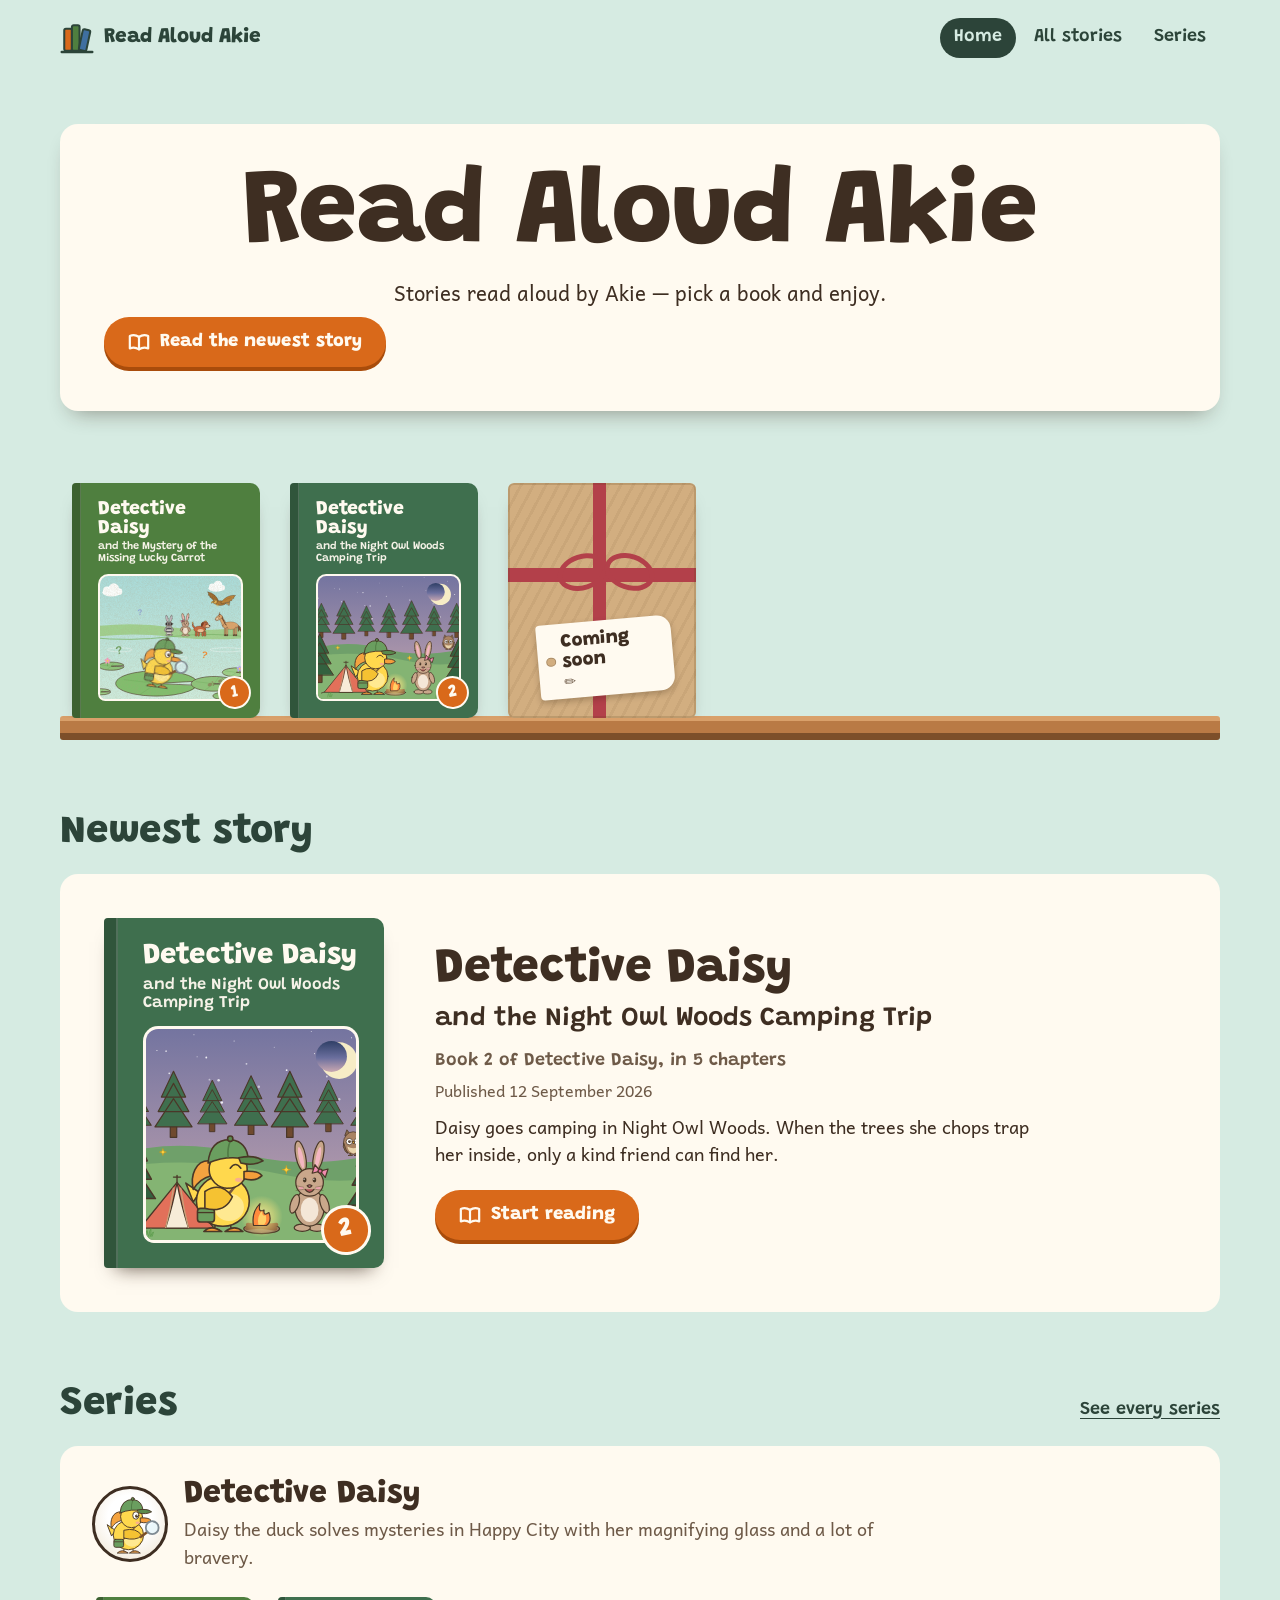
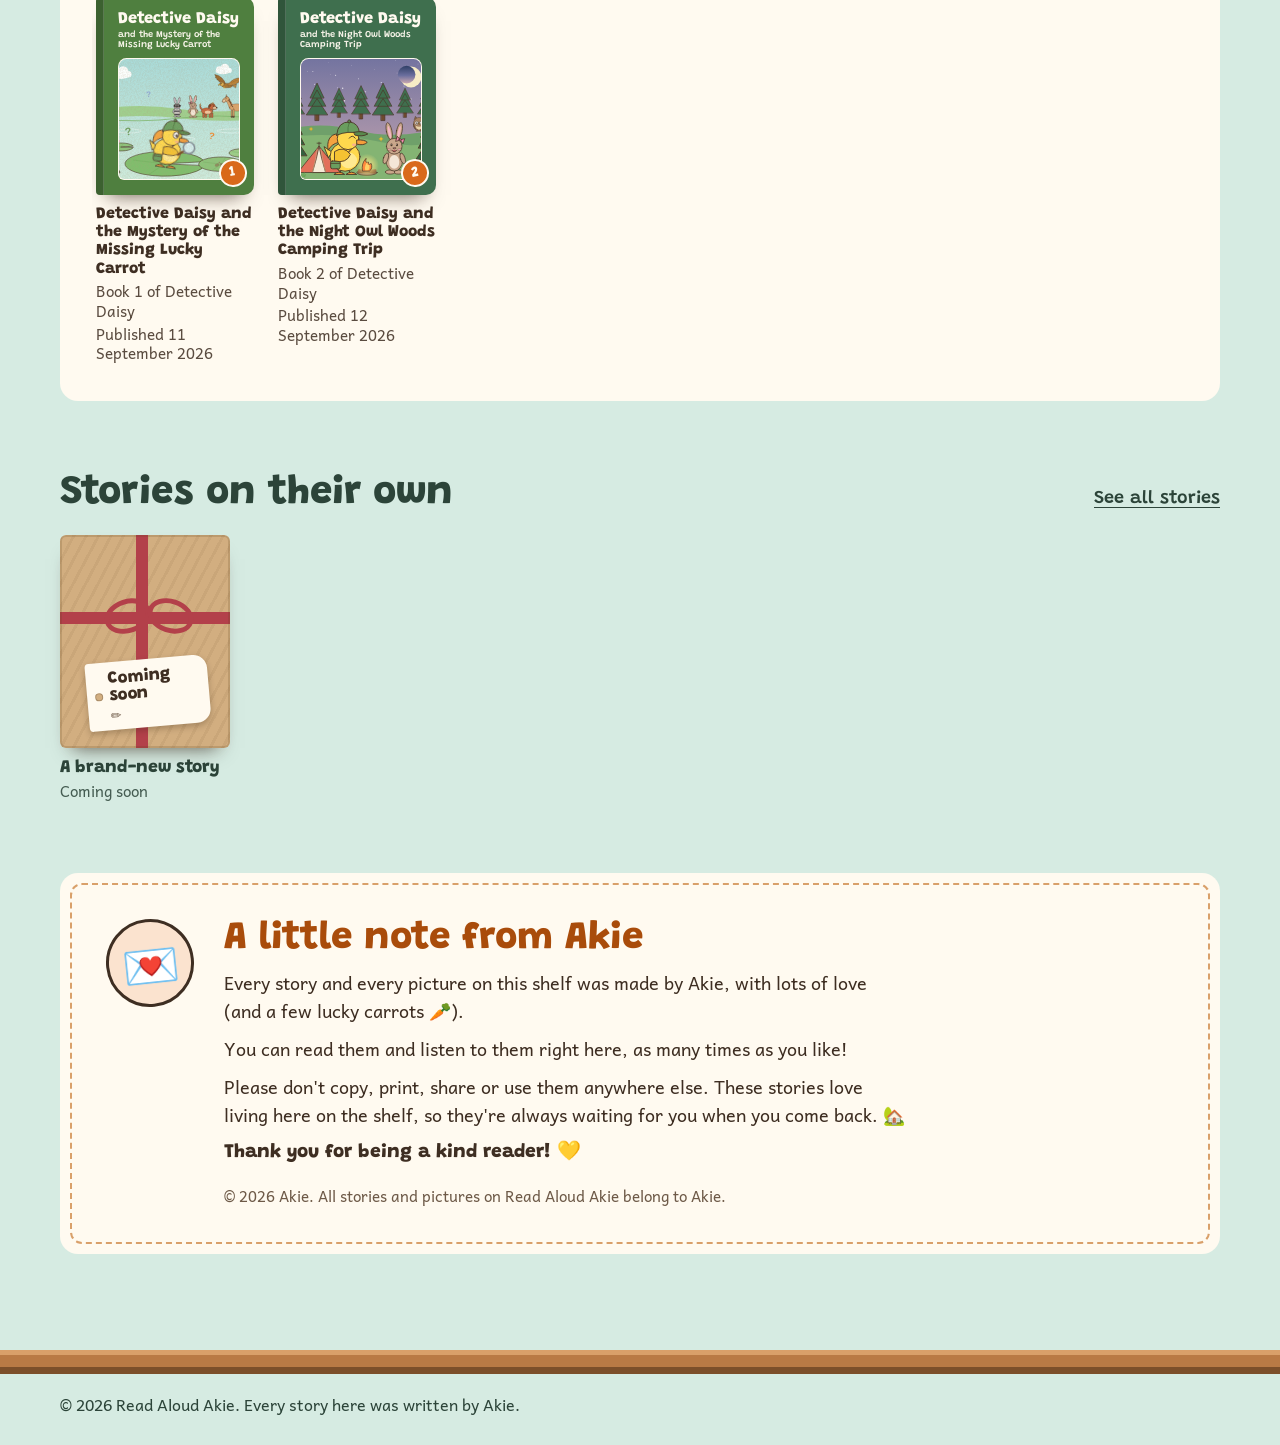
==== index.html @ 479fcc3c "Version the asset links so updates reach readers (see .genAiDoc/development-style.md) Browsers keep " ====
<!doctype html>
<html lang="en" data-root="./">
<head>
<meta charset="utf-8">
<meta name="viewport" content="width=device-width, initial-scale=1">
<meta name="robots" content="noindex, nofollow">
<link rel="icon" href="data:image/svg+xml,<svg xmlns=%22http://www.w3.org/2000/svg%22 viewBox=%220 0 100 100%22><text y=%22.9em%22 font-size=%2290%22>📚</text></svg>">
<link rel="preconnect" href="https://fonts.googleapis.com">
<link rel="preconnect" href="https://fonts.gstatic.com" crossorigin>
<link href="https://fonts.googleapis.com/css2?family=Andika:wght@400;700&family=Grandstander:wght@600;800&display=swap" rel="stylesheet">
<title>Read Aloud Akie</title>
<link rel="stylesheet" href="./assets/site.css?v=2026-09-12">
</head>
<body data-page="home">
<header data-site-header></header>
<main id="main"></main>
<footer data-site-footer></footer>
<script src="./assets/library.js?v=2026-09-12"></script>
<script src="./assets/site.js?v=2026-09-12"></script>
</body>
</html>
---- assets/site.css ----
:root {
  --wall: #d6ebe2;
  --wall-deep: #c3e0d3;
  --ink: #3e2e22;
  --ink-soft: #6e5a48;
  --on-wall: #2c4439;
  --paper: #fffaf0;
  --wood: #b97a45;
  --wood-light: #d9a06a;
  --wood-dark: #7c4f2a;
  --carrot: #d9691a;
  --carrot-deep: #a94c0b;
  --kraft: #d2ae80;
  --twine: #b3404a;
  --focus: #2a6fb5;
  --display: "Grandstander", "Comic Sans MS", "Chalkboard SE", system-ui, sans-serif;
  --body: "Andika", "Trebuchet MS", "Segoe UI", system-ui, sans-serif;
  --page: min(1160px, 92vw);
  color-scheme: light;
}
@media (prefers-color-scheme: dark) {
  :root:not([data-theme="light"]) {
    --wall: #15302b; --wall-deep: #1c3c35; --on-wall: #dcefe6;
    --ink-soft: #6e5a48; --wood: #8e5a31; --wood-light: #a86d3f; --wood-dark: #55341b;
    --focus: #8cc6ff; color-scheme: dark;
  }
}
:root[data-theme="dark"] {
  --wall: #15302b; --wall-deep: #1c3c35; --on-wall: #dcefe6;
  --wood: #8e5a31; --wood-light: #a86d3f; --wood-dark: #55341b;
  --focus: #8cc6ff; color-scheme: dark;
}

* { box-sizing: border-box; }
html { -webkit-text-size-adjust: 100%; }
body {
  margin: 0; min-height: 100svh; display: flex; flex-direction: column;
  background: var(--wall); color: var(--on-wall);
  font-family: var(--body); font-size: 1.125rem; line-height: 1.55;
}
img { max-width: 100%; display: block; }
a { color: inherit; }
:focus-visible { outline: 3px solid var(--focus); outline-offset: 3px; border-radius: 6px; }
.sr { position: absolute; width: 1px; height: 1px; overflow: hidden; clip: rect(0 0 0 0); white-space: nowrap; }
.wrap { width: var(--page); margin: 0 auto; }
main { flex: 1; }
[hidden] { display: none !important; }

/* ---------- header ---------- */
.site-head { width: var(--page); margin: 0 auto; display: flex; align-items: center; justify-content: space-between; gap: 12px 24px; padding: 18px 0; flex-wrap: wrap; }
.brand { display: inline-flex; align-items: center; gap: 10px; text-decoration: none; font-family: var(--display); font-weight: 800; font-size: 1.3rem; }
.brand svg { width: 34px; height: 34px; flex: none; }
.site-nav ul { list-style: none; display: flex; gap: 4px; margin: 0; padding: 0; }
.site-nav a { display: block; text-decoration: none; font-family: var(--display); font-weight: 600; padding: 6px 14px; border-radius: 999px; }
.site-nav a:hover { background: var(--wall-deep); }
.site-nav a[aria-current="page"] { background: var(--on-wall); color: var(--wall); }

/* ---------- type ---------- */
h1, h2, h3 { font-family: var(--display); font-weight: 800; line-height: 1.05; margin: 0; text-wrap: balance; }
.lede { max-width: 36em; margin: 0; font-size: clamp(1.1rem, 1.6vw, 1.3rem); }
.section { padding: clamp(40px, 6vw, 72px) 0 0; }
.section-head { display: flex; align-items: baseline; justify-content: space-between; gap: 16px; flex-wrap: wrap; margin-bottom: 20px; }
.section-head h2 { font-size: clamp(1.8rem, 3.4vw, 2.5rem); }
.text-link { font-family: var(--display); font-weight: 600; text-underline-offset: 4px; }

/* ---------- buttons ---------- */
.btn {
  display: inline-flex; align-items: center; gap: 10px; text-decoration: none; cursor: pointer;
  font-family: var(--display); font-weight: 800; font-size: 1.15rem; line-height: 1;
  padding: 14px 24px; border-radius: 999px; border: 0;
  background: var(--carrot); color: #fffaf0; box-shadow: 0 4px 0 var(--carrot-deep);
}
.btn:hover { background: #e47624; }
.btn:active { transform: translateY(3px); box-shadow: 0 1px 0 var(--carrot-deep); }
.btn svg { width: 22px; height: 22px; flex: none; }
.btn.quiet { background: var(--paper); color: var(--ink); box-shadow: 0 4px 0 rgba(62,46,34,.35); }

/* ---------- hero + shelf ---------- */
.hero { width: 100%; margin: 0 auto; padding: clamp(18px, 4vw, 48px) 0 0; display: grid; gap: 18px; }
.hero h1 { font-size: clamp(3rem, 9vw, 6.6rem); letter-spacing: -.01em; line-height: .92; }

.hero-card { background: var(--paper); color: var(--ink); border-radius: 18px; padding: clamp(20px, 4vw, 44px); box-shadow: 0 12px 22px -12px rgba(40,22,8,.45); text-align: center; }
.hero-card .lede { margin: 12px auto 0; }
.hero .actions { display: flex; flex-wrap: wrap; gap: 14px; margin-top: 8px; }

.shelf { width: var(--page); margin: clamp(28px, 5vw, 56px) auto 0; }
.shelf-row {
  display: flex; align-items: flex-end; gap: clamp(14px, 2.4vw, 30px);
  overflow-x: auto; scroll-snap-type: x proximity; padding: 16px 12px 0; margin-bottom: -2px;
  scrollbar-width: thin;
}
.shelf .shelf-row > * { flex: none; width: clamp(132px, 16vw, 188px); scroll-snap-align: start; }
.shelf-plank {
  height: 24px; border-radius: 3px;
  background: linear-gradient(var(--wood-light) 0 5px, var(--wood) 5px 17px, var(--wood-dark) 17px);
  box-shadow: 0 18px 22px -14px rgba(40, 22, 8, .55);
}
.shelf a.cover-link { transition: transform .18s ease-out; }
.shelf a.cover-link:hover, .shelf a.cover-link:focus-visible { transform: translateY(-10px); }

/* ---------- covers ---------- */
.cover-link { display: block; text-decoration: none; border-radius: 4px 10px 10px 4px; }
.cover {
  container-type: inline-size; position: relative; width: 100%; aspect-ratio: 4 / 5;
  background: var(--c, #4f7f3f); color: #fffaf0;
  border-radius: 4px 10px 10px 4px; padding: 9% 9% 9% 14%;
  display: flex; flex-direction: column; overflow: hidden;
  box-shadow: 0 12px 18px -12px rgba(40, 22, 8, .7);
}
.cover::before { content: ""; position: absolute; top: 0; bottom: 0; left: 0; width: 5.5cqi; background: rgba(0,0,0,.24); border-right: 1.2cqi solid rgba(255,255,255,.16); }
.cover-title { font-family: var(--display); font-weight: 800; font-size: 13.5cqi; line-height: .98; }
.cover-sub { display: block; margin-top: 2cqi; font-weight: 600; font-size: 7.6cqi; line-height: 1.12; opacity: .95; }
.cover-art { position: relative; flex: 1 1 auto; min-height: 0; margin-top: 6cqi; border-radius: 7cqi 7cqi 5cqi 5cqi; background: var(--paper); border: 1.6cqi solid rgba(255, 250, 240, .9); overflow: hidden; display: grid; place-items: center; }
.cover-art img { position: absolute; inset: 0; width: 100%; height: 100%; object-fit: cover; }
.cover-emoji { font-size: 34cqi; line-height: 1; }
.cover-num {
  position: absolute; right: 6cqi; bottom: 6cqi; width: 23cqi; aspect-ratio: 1; border-radius: 50%;
  display: grid; place-items: center; transform: rotate(-9deg);
  background: var(--carrot); color: #fffaf0; border: 1.8cqi solid #fffaf0;
  font-family: var(--display); font-weight: 800; font-size: 12cqi; line-height: 1;
}

/* wrapped parcel for books that are still being written */
.parcel {
  container-type: inline-size; position: relative; width: 100%; aspect-ratio: 4 / 5; border-radius: 6px;
  background:
    linear-gradient(90deg, transparent 45%, var(--twine) 45% 52%, transparent 52%),
    linear-gradient(0deg, transparent 58%, var(--twine) 58% 64%, transparent 64%),
    repeating-linear-gradient(118deg, rgba(90, 60, 25, .07) 0 3px, transparent 3px 11px),
    var(--kraft);
  box-shadow: inset 0 0 0 2px rgba(90, 60, 25, .18), 0 12px 18px -12px rgba(40, 22, 8, .7);
}
.parcel::before, .parcel::after {
  content: ""; position: absolute; top: 30%; width: 22cqi; height: 14cqi;
  border: 3cqi solid var(--twine); border-radius: 50%;
}
.parcel::before { left: 26cqi; transform: rotate(-18deg); }
.parcel::after { left: 51cqi; transform: rotate(18deg); }
.parcel-tag {
  position: absolute; left: 16%; right: 12%; bottom: 10%;
  background: var(--paper); color: var(--ink); border-radius: 4px 14px 14px 4px;
  padding: 5cqi 6cqi 5cqi 13cqi; transform: rotate(-5deg);
  font-family: var(--display); font-weight: 800; font-size: 10cqi; line-height: 1.05;
  box-shadow: 0 3px 6px rgba(40, 22, 8, .25);
}
.parcel-tag::before { content: ""; position: absolute; left: 4.5cqi; top: 50%; width: 5cqi; height: 5cqi; margin-top: -2.5cqi; border-radius: 50%; background: var(--kraft); box-shadow: inset 0 0 0 1px rgba(0,0,0,.2); }
.parcel-tag small { display: block; font-family: var(--body); font-weight: 400; font-size: 7.5cqi; color: var(--ink-soft); margin-top: 1cqi; }

/* ---------- featured story ---------- */
.feature {
  display: grid; grid-template-columns: minmax(180px, 280px) 1fr; gap: clamp(22px, 4vw, 56px); align-items: center;
  background: var(--paper); color: var(--ink); border-radius: 18px; padding: clamp(20px, 4vw, 44px);
}
.feature h2 { font-size: clamp(1.9rem, 3.8vw, 3rem); color: var(--ink); }
.feature h2 span { display: block; font-size: .55em; font-weight: 600; margin-top: .3em; line-height: 1.15; }
.feature p { margin: 0; max-width: 34em; }
.feature .from { font-family: var(--display); font-weight: 600; color: var(--ink-soft); margin: 14px 0 10px; }
.feature .from .published { display: block; margin-top: 2px; font-family: var(--body); font-weight: 400; font-size: 1rem; }
.feature .btn { margin-top: 22px; }

/* ---------- series band ---------- */
.series-list { display: grid; gap: clamp(22px, 3vw, 34px); }
.series-band { background: var(--paper); color: var(--ink); border-radius: 18px; padding: clamp(18px, 3vw, 32px); display: grid; gap: 18px; }
.series-top { display: flex; align-items: center; gap: 16px; }
.badge { flex: none; width: 76px; height: 76px; border-radius: 50%; background: radial-gradient(circle at 50% 40%, #fff 0 40%, #efe4cf 100%); border: 3px solid var(--ink); overflow: hidden; display: grid; place-items: center; }
.badge img { width: 100%; height: 100%; object-fit: contain; }
.badge .cover-emoji { font-size: 40px; }
.series-top h3 { font-size: clamp(1.5rem, 2.6vw, 2rem); }
.series-top h3 a { text-decoration: none; }
.series-top h3 a:hover { text-decoration: underline; text-underline-offset: 5px; }
.series-top p { margin: 4px 0 0; color: var(--ink-soft); max-width: 40em; }
.series-books { display: flex; gap: clamp(14px, 2vw, 24px); overflow-x: auto; padding: 8px 4px 6px; list-style: none; margin: 0; }
.series-books li { flex: none; width: clamp(118px, 14vw, 158px); }

/* ---------- tiles (grids) ---------- */
.tiles { list-style: none; margin: 0; padding: 0; display: grid; grid-template-columns: repeat(auto-fill, minmax(min(170px, 42vw), 1fr)); gap: clamp(22px, 3vw, 36px) clamp(14px, 2.4vw, 28px); }
.tile { display: grid; gap: 10px; align-content: start; }
.tile-meta strong { display: block; font-family: var(--display); font-weight: 800; font-size: 1.1rem; line-height: 1.15; }
.tile-meta span { display: block; font-size: .95rem; opacity: .85; line-height: 1.3; margin-top: 3px; }
.series-books .tile-meta strong { font-size: 1rem; }

/* ---------- filter chips ---------- */
.chips { display: flex; flex-wrap: wrap; gap: 8px; margin: 22px 0 30px; padding: 0; list-style: none; }
.chip { font: inherit; font-family: var(--display); font-weight: 600; font-size: 1rem; cursor: pointer; padding: 8px 16px; border-radius: 999px; border: 2px solid currentColor; background: transparent; color: var(--on-wall); }
.chip[aria-pressed="true"] { background: var(--on-wall); color: var(--wall); border-color: var(--on-wall); }
.empty { background: var(--paper); color: var(--ink); border-radius: 14px; padding: 22px; }

/* ---------- series page ---------- */
.series-hero { display: grid; grid-template-columns: auto 1fr; gap: clamp(18px, 3vw, 36px); align-items: center; padding: clamp(18px, 4vw, 40px) 0 0; }
.series-hero .badge { width: clamp(110px, 16vw, 170px); height: clamp(110px, 16vw, 170px); border-width: 4px; }
.series-hero .badge .cover-emoji { font-size: clamp(56px, 8vw, 90px); }
.series-hero h1 { font-size: clamp(2.6rem, 7vw, 5rem); line-height: .95; }
.series-hero .lede { margin-top: 12px; }
.series-hero .btn { margin-top: 20px; }
.book-list { list-style: none; margin: 0; padding: 0; display: grid; gap: 18px; }
.book-row { display: grid; grid-template-columns: clamp(110px, 16vw, 170px) 1fr; gap: clamp(16px, 3vw, 36px); align-items: center; background: var(--paper); color: var(--ink); border-radius: 18px; padding: clamp(16px, 2.6vw, 26px); }
.book-row h2 { font-size: clamp(1.5rem, 2.8vw, 2.1rem); }
.book-row h2 span { display: block; font-size: .6em; font-weight: 600; margin-top: .25em; line-height: 1.15; }
.book-row .num { font-family: var(--display); font-weight: 800; color: var(--carrot-deep); margin: 0 0 4px; }
.book-row p { margin: 10px 0 0; max-width: 36em; }
.book-row .published { margin-top: 6px; font-size: 1rem; color: var(--ink-soft); }
.book-row .btn { margin-top: 16px; font-size: 1.05rem; padding: 12px 20px; }
.soon-note { display: inline-block; margin-top: 14px; font-family: var(--display); font-weight: 600; color: var(--ink-soft); }
.series-index h1 { font-size: clamp(2.6rem, 7vw, 5rem); padding-top: clamp(18px, 4vw, 40px); }

/* ---------- kind note (copyright notice for children) ---------- */
.kind-note {
  position: relative; display: grid; grid-template-columns: auto 1fr; gap: clamp(14px, 3vw, 30px); align-items: start;
  background: var(--paper); color: var(--ink); border-radius: 18px; padding: clamp(26px, 4vw, 46px);
}
.kind-note::before { content: ""; position: absolute; inset: 10px; border: 2.5px dashed var(--wood-light); border-radius: 12px; pointer-events: none; }
.kind-note-icon {
  width: clamp(64px, 9vw, 88px); aspect-ratio: 1; border-radius: 50%; display: grid; place-items: center;
  background: #fbe3cf; border: 3px solid var(--ink); font-size: clamp(32px, 4.6vw, 46px); line-height: 1; transform: rotate(-6deg);
}
.kind-note h2 { font-size: clamp(1.7rem, 3.2vw, 2.4rem); color: var(--carrot-deep); }
.kind-note p { margin: 10px 0 0; max-width: 38em; }
.kind-note .kind-note-thanks { font-family: var(--display); font-weight: 800; font-size: 1.2rem; }
.kind-note .fine { margin-top: 16px; font-size: .95rem; color: var(--ink-soft); }

/* ---------- footer ---------- */
.site-foot { margin-top: clamp(56px, 8vw, 96px); }
.site-foot .shelf-plank { border-radius: 0; }
.site-foot p { width: var(--page); margin: 0 auto; padding: 18px 0 28px; font-size: 1rem; }

@media (max-width: 720px) {
  .site-head { padding: 12px 0; }
  .site-nav { width: 100%; }
  .site-nav ul { justify-content: space-between; }
  .site-nav a { padding: 6px 12px; }
  .feature { grid-template-columns: 1fr; }
  .feature .cover-link { width: min(240px, 70%); }
  .series-hero { grid-template-columns: 1fr; }
  .book-row { grid-template-columns: 104px 1fr; align-items: start; }
  .kind-note { grid-template-columns: 1fr; }
}
@media (prefers-reduced-motion: reduce) {
  * { transition: none !important; }
}
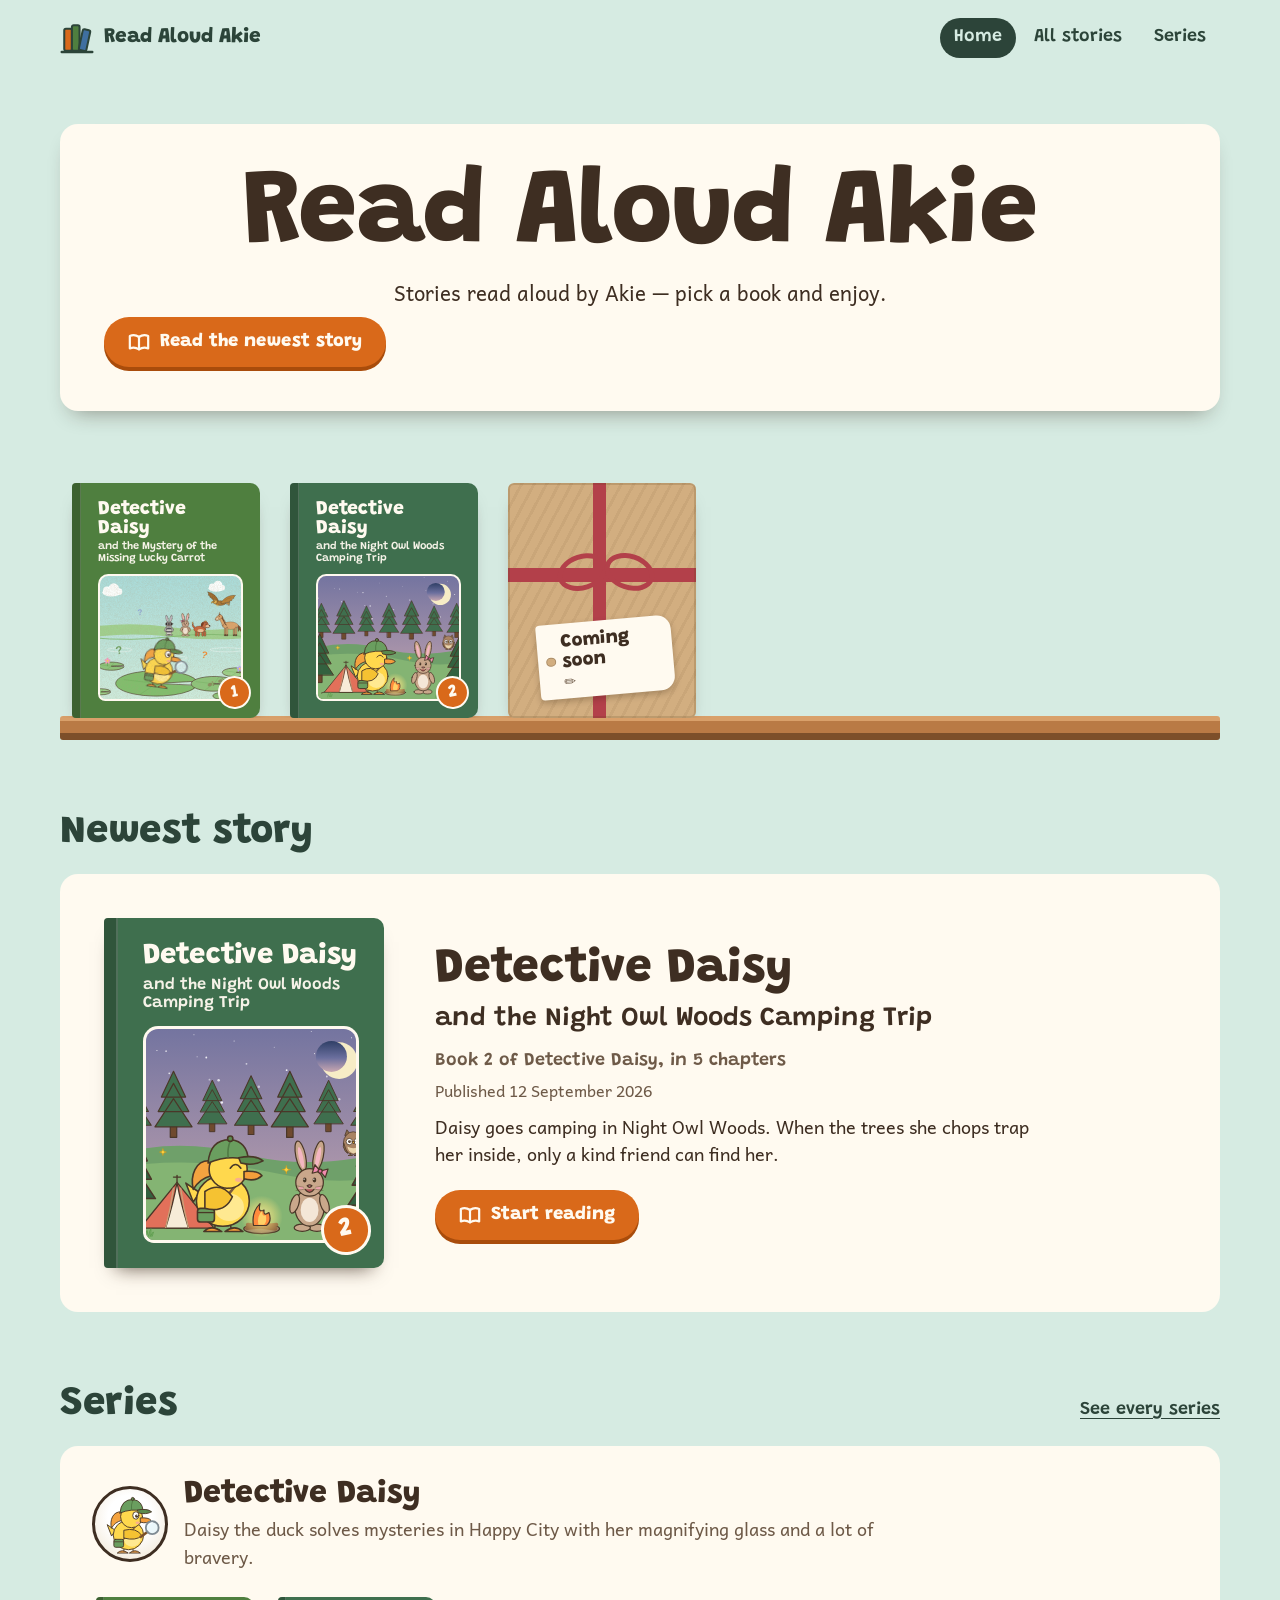
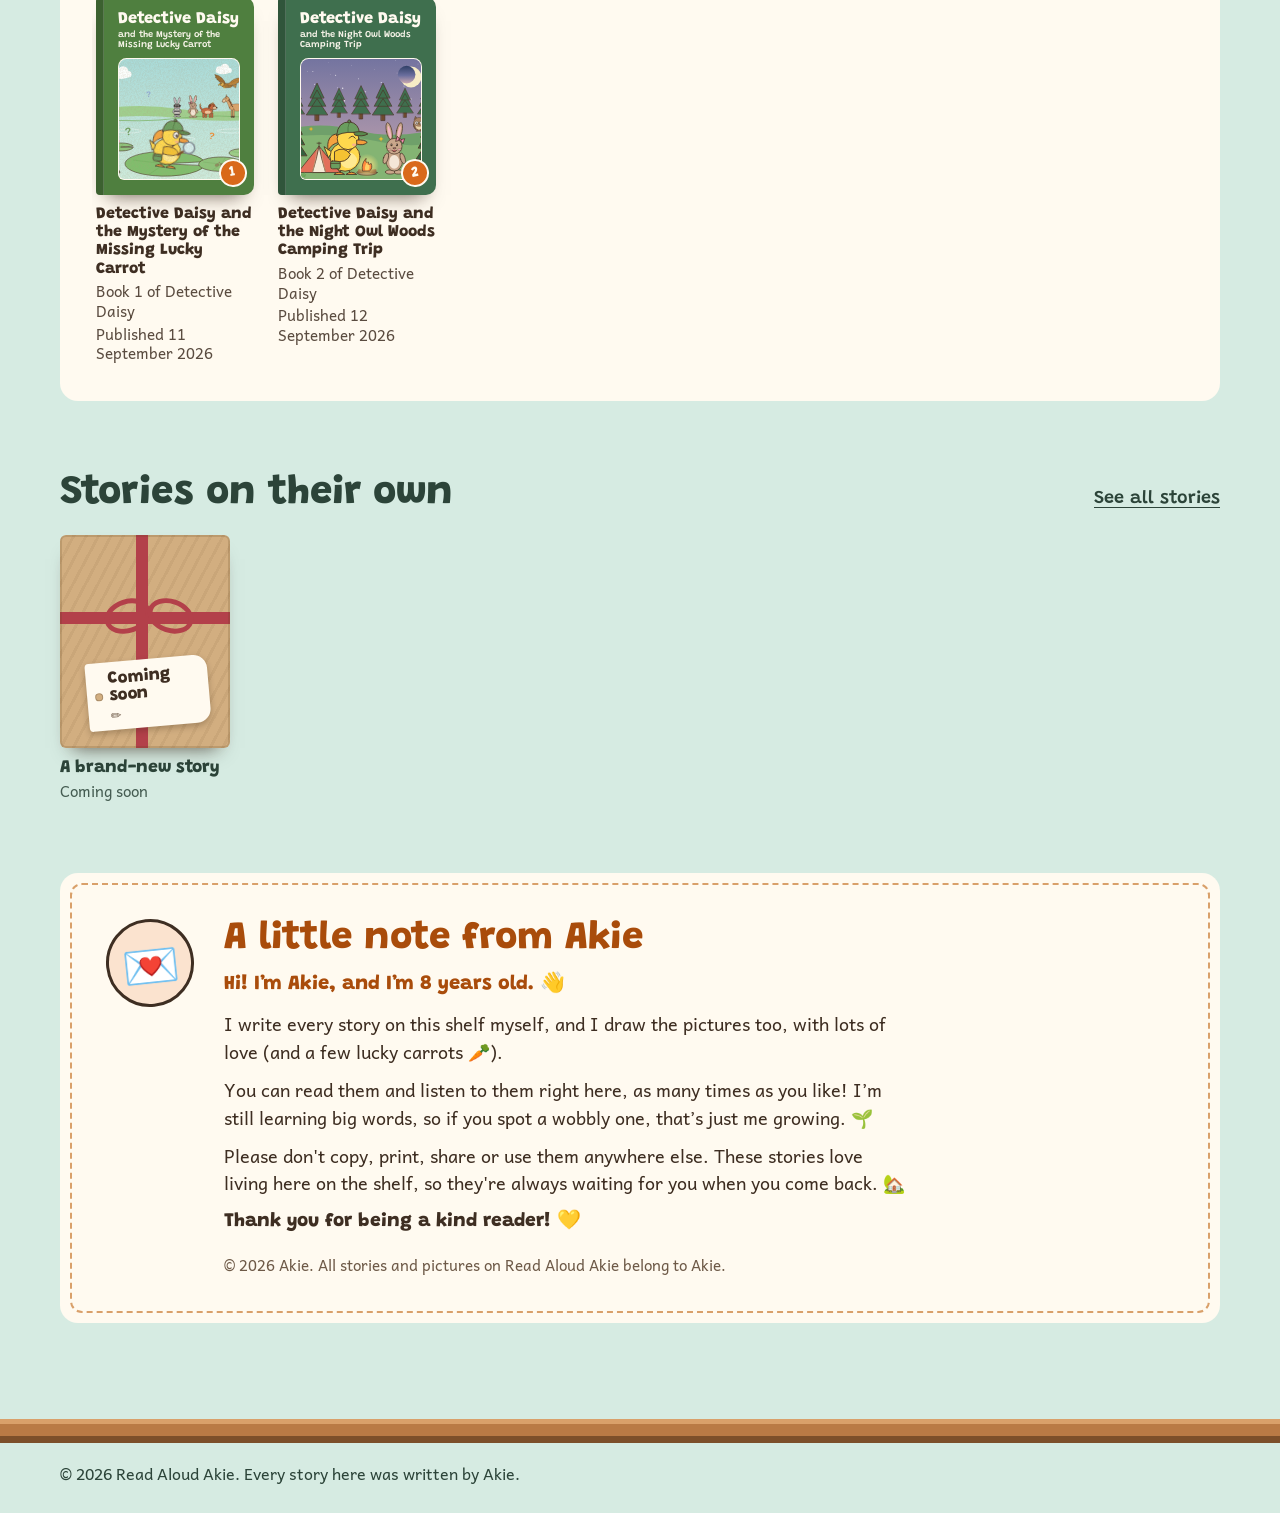
==== commit 24b734d2: "Introduce Akie in the home page note (see .genAiDoc/components.md) The note now opens in her own voi" ====
--- a/index.html
+++ b/index.html
@@ -3,19 +3,51 @@
 <head>
 <meta charset="utf-8">
 <meta name="viewport" content="width=device-width, initial-scale=1">
-<meta name="robots" content="noindex, nofollow">
 <link rel="icon" href="data:image/svg+xml,<svg xmlns=%22http://www.w3.org/2000/svg%22 viewBox=%220 0 100 100%22><text y=%22.9em%22 font-size=%2290%22>📚</text></svg>">
 <link rel="preconnect" href="https://fonts.googleapis.com">
 <link rel="preconnect" href="https://fonts.gstatic.com" crossorigin>
 <link href="https://fonts.googleapis.com/css2?family=Andika:wght@400;700&family=Grandstander:wght@600;800&display=swap" rel="stylesheet">
-<title>Read Aloud Akie</title>
-<link rel="stylesheet" href="./assets/site.css?v=2026-09-12">
+<title>Read Aloud Akie — picture stories read aloud for kids</title>
+<meta name="description" content="Free picture-book stories for children, written by Akie and read aloud right in your browser. Meet Detective Daisy the duck and her friends.">
+<link rel="canonical" href="https://readaloudakie.com/">
+<meta property="og:type" content="website">
+<meta property="og:site_name" content="Read Aloud Akie">
+<meta property="og:title" content="Read Aloud Akie — picture stories read aloud for kids">
+<meta property="og:description" content="Free picture-book stories for children, written by Akie and read aloud right in your browser. Meet Detective Daisy the duck and her friends.">
+<meta property="og:url" content="https://readaloudakie.com/">
+<meta property="og:image" content="https://readaloudakie.com/assets/social-card.png">
+<meta property="og:image:alt" content="Detective Daisy the duck with her magnifying glass, on the Read Aloud Akie book shelf.">
+<meta name="twitter:card" content="summary_large_image">
+<meta name="theme-color" content="#d6ebe2">
+<script type="application/ld+json">{
+ "@context": "https://schema.org",
+ "@type": "WebSite",
+ "name": "Read Aloud Akie",
+ "url": "https://readaloudakie.com/",
+ "description": "Free picture-book stories for children, written by Akie and read aloud right in your browser. Meet Detective Daisy the duck and her friends.",
+ "inLanguage": "en",
+ "author": {
+  "@type": "Person",
+  "name": "Akie"
+ }
+}</script>
+<link rel="stylesheet" href="./assets/site.css?v=2026-09-13">
 </head>
 <body data-page="home">
 <header data-site-header></header>
-<main id="main"></main>
+<main id="main">
+  <section class="hero"><div class="hero-card wrap">
+    <h1>Read Aloud Akie</h1>
+    <p class="lede">Stories read aloud by Akie — pick a book and enjoy. Every story is a picture book you can read on screen or listen to, with a girl or boy reading voice.</p>
+    <p><a class="btn" href="./stories/">See all stories</a></p>
+    <ul>
+      <li><a href="./stories/detective-daisy-1/">Detective Daisy and the Mystery of the Missing Lucky Carrot</a></li>
+      <li><a href="./stories/detective-daisy-2/">Detective Daisy and the Night Owl Woods Camping Trip</a></li>
+    </ul>
+  </div></section>
+</main>
 <footer data-site-footer></footer>
-<script src="./assets/library.js?v=2026-09-12"></script>
-<script src="./assets/site.js?v=2026-09-12"></script>
+<script src="./assets/library.js?v=2026-09-13"></script>
+<script src="./assets/site.js?v=2026-09-13"></script>
 </body>
 </html>
--- a/assets/site.css
+++ b/assets/site.css
@@ -215,6 +215,7 @@
 }
 .kind-note h2 { font-size: clamp(1.7rem, 3.2vw, 2.4rem); color: var(--carrot-deep); }
 .kind-note p { margin: 10px 0 0; max-width: 38em; }
+.kind-note .kind-note-hello { font-family: var(--display); font-weight: 800; font-size: 1.25rem; color: var(--carrot-deep); }
 .kind-note .kind-note-thanks { font-family: var(--display); font-weight: 800; font-size: 1.2rem; }
 .kind-note .fine { margin-top: 16px; font-size: .95rem; color: var(--ink-soft); }
 
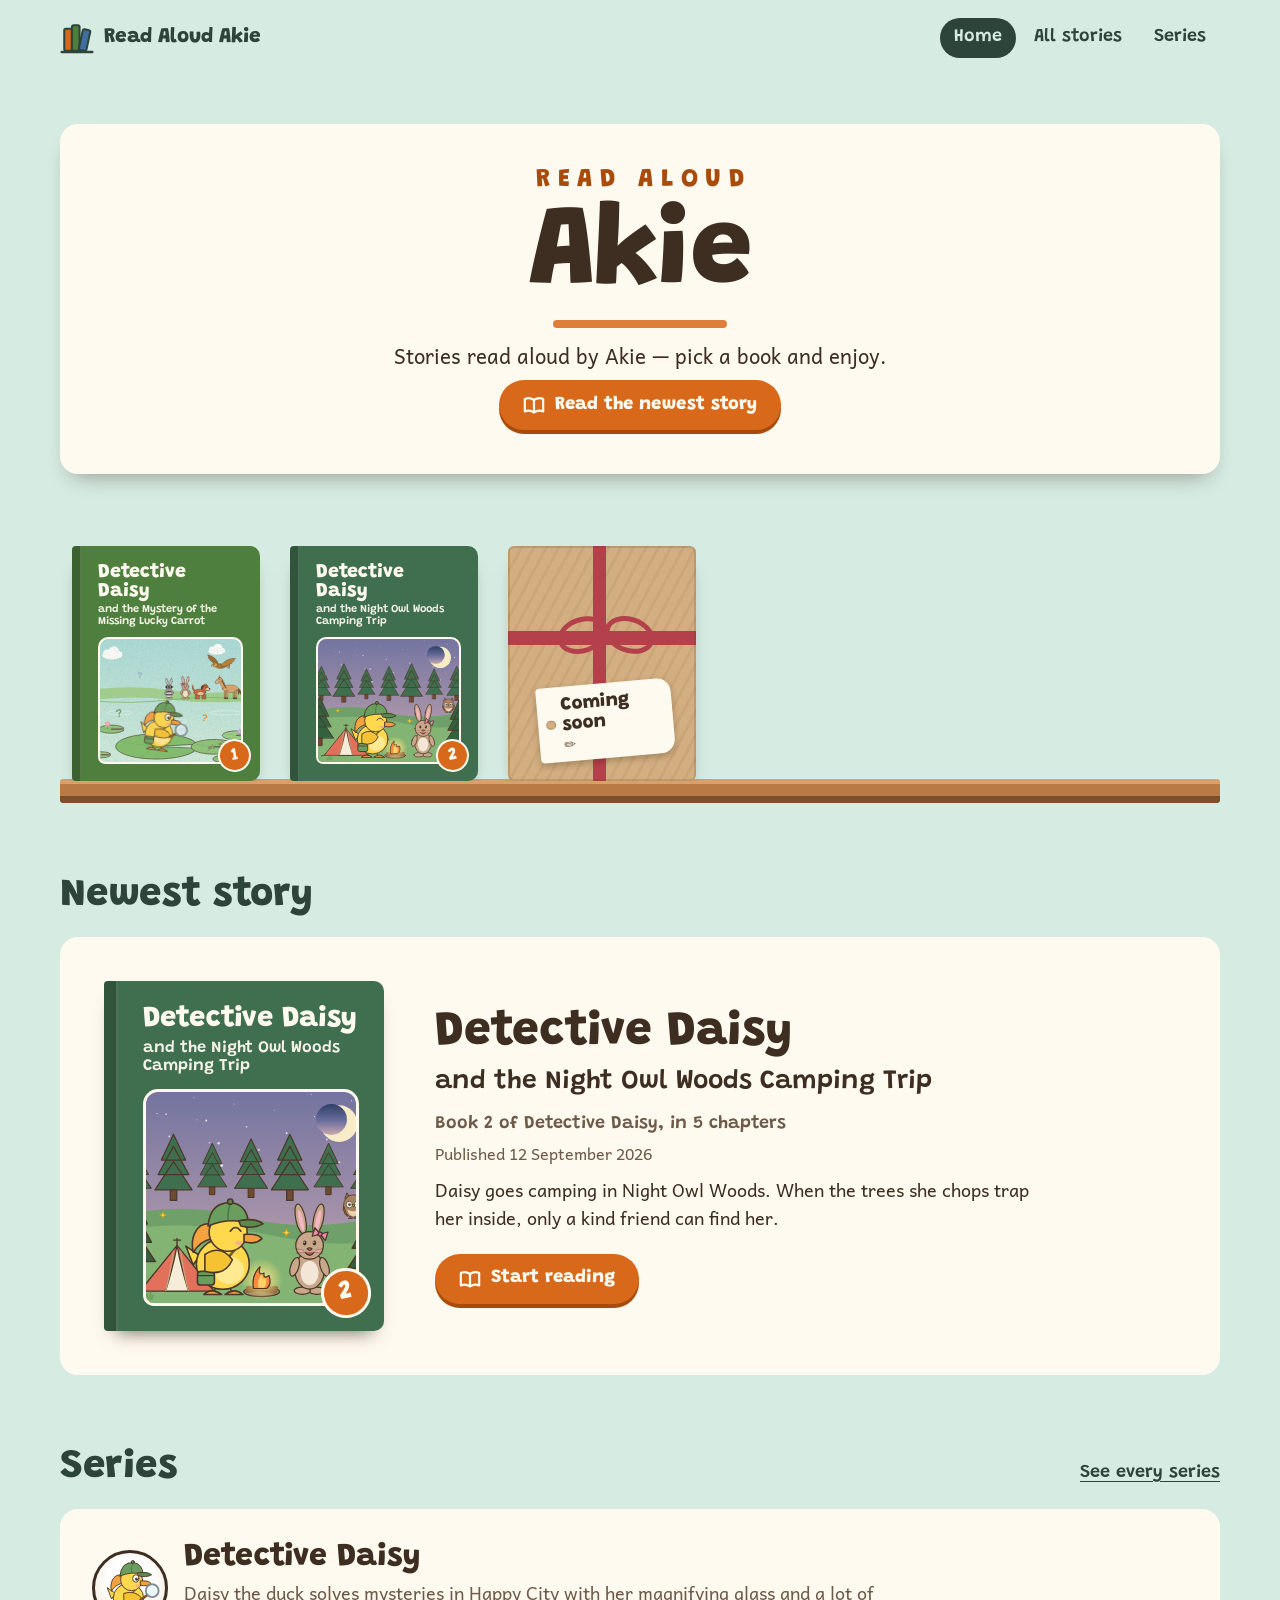
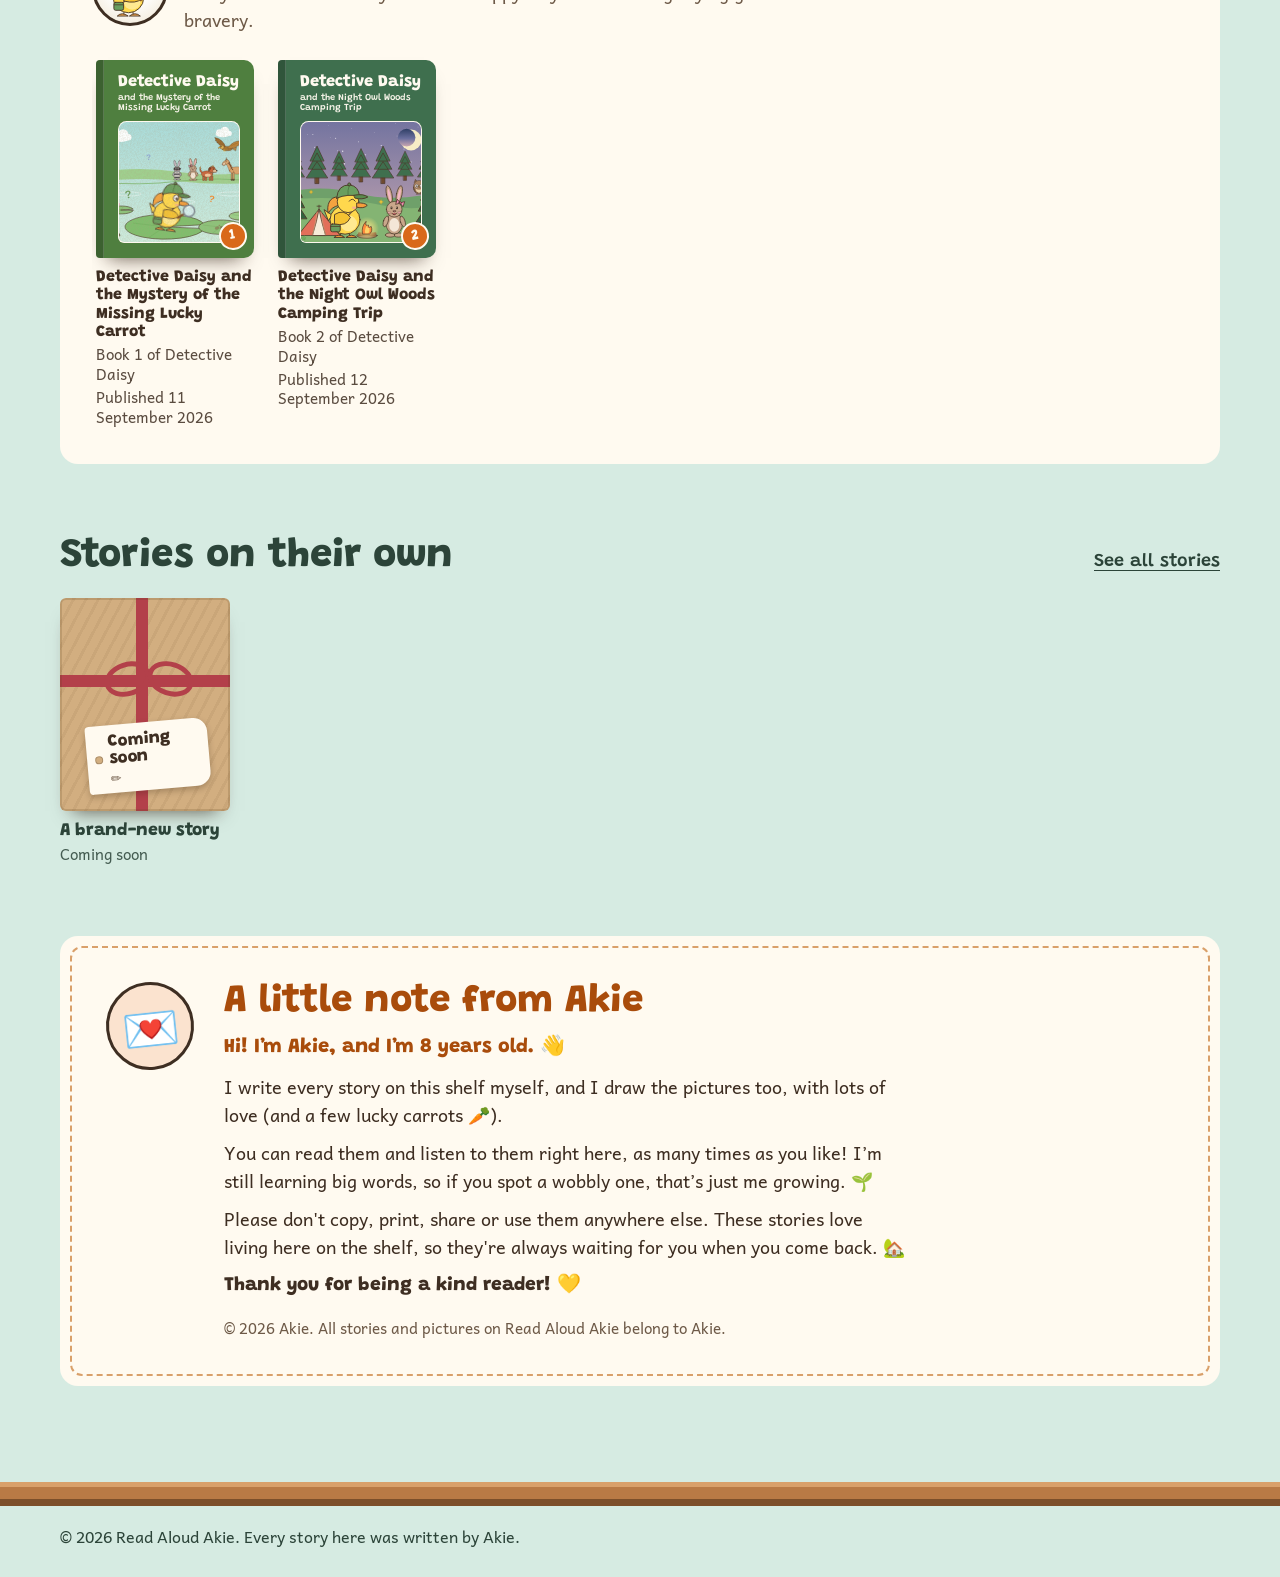
==== commit 8eb79bff: "Stack the hero wordmark so the name reads as a name (see .genAiDoc/UI-UX-patterns.md) "Read Aloud Ak" ====
--- a/index.html
+++ b/index.html
@@ -31,7 +31,7 @@
   "name": "Akie"
  }
 }</script>
-<link rel="stylesheet" href="./assets/site.css?v=2026-09-13">
+<link rel="stylesheet" href="./assets/site.css?v=2026-09-13b">
 </head>
 <body data-page="home">
 <header data-site-header></header>
@@ -47,7 +47,7 @@
   </div></section>
 </main>
 <footer data-site-footer></footer>
-<script src="./assets/library.js?v=2026-09-13"></script>
-<script src="./assets/site.js?v=2026-09-13"></script>
+<script src="./assets/library.js?v=2026-09-13b"></script>
+<script src="./assets/site.js?v=2026-09-13b"></script>
 </body>
 </html>
--- a/assets/site.css
+++ b/assets/site.css
@@ -78,10 +78,22 @@
 /* ---------- hero + shelf ---------- */
 .hero { width: 100%; margin: 0 auto; padding: clamp(18px, 4vw, 48px) 0 0; display: grid; gap: 18px; }
 .hero h1 { font-size: clamp(3rem, 9vw, 6.6rem); letter-spacing: -.01em; line-height: .92; }
+.wordmark { display: grid; justify-items: center; gap: .12em; }
+.wordmark-top {
+  font-size: clamp(.95rem, 2.4vw, 1.6rem); font-weight: 800; line-height: 1;
+  letter-spacing: .3em; text-indent: .3em; /* keeps the spaced text optically centred */
+  text-transform: uppercase; color: var(--carrot-deep);
+}
+.wordmark-name { position: relative; font-size: clamp(3.4rem, 10vw, 7rem); line-height: .9; letter-spacing: -.015em; }
+.wordmark-name::after {
+  content: ""; display: block; height: .07em; margin: .12em auto 0; width: 78%;
+  border-radius: 999px; background: var(--carrot); opacity: .85;
+}
 
 .hero-card { background: var(--paper); color: var(--ink); border-radius: 18px; padding: clamp(20px, 4vw, 44px); box-shadow: 0 12px 22px -12px rgba(40,22,8,.45); text-align: center; }
 .hero-card .lede { margin: 12px auto 0; }
 .hero .actions { display: flex; flex-wrap: wrap; gap: 14px; margin-top: 8px; }
+.hero-card .actions { justify-content: center; }  /* the card is centred, so the button is too */
 
 .shelf { width: var(--page); margin: clamp(28px, 5vw, 56px) auto 0; }
 .shelf-row {
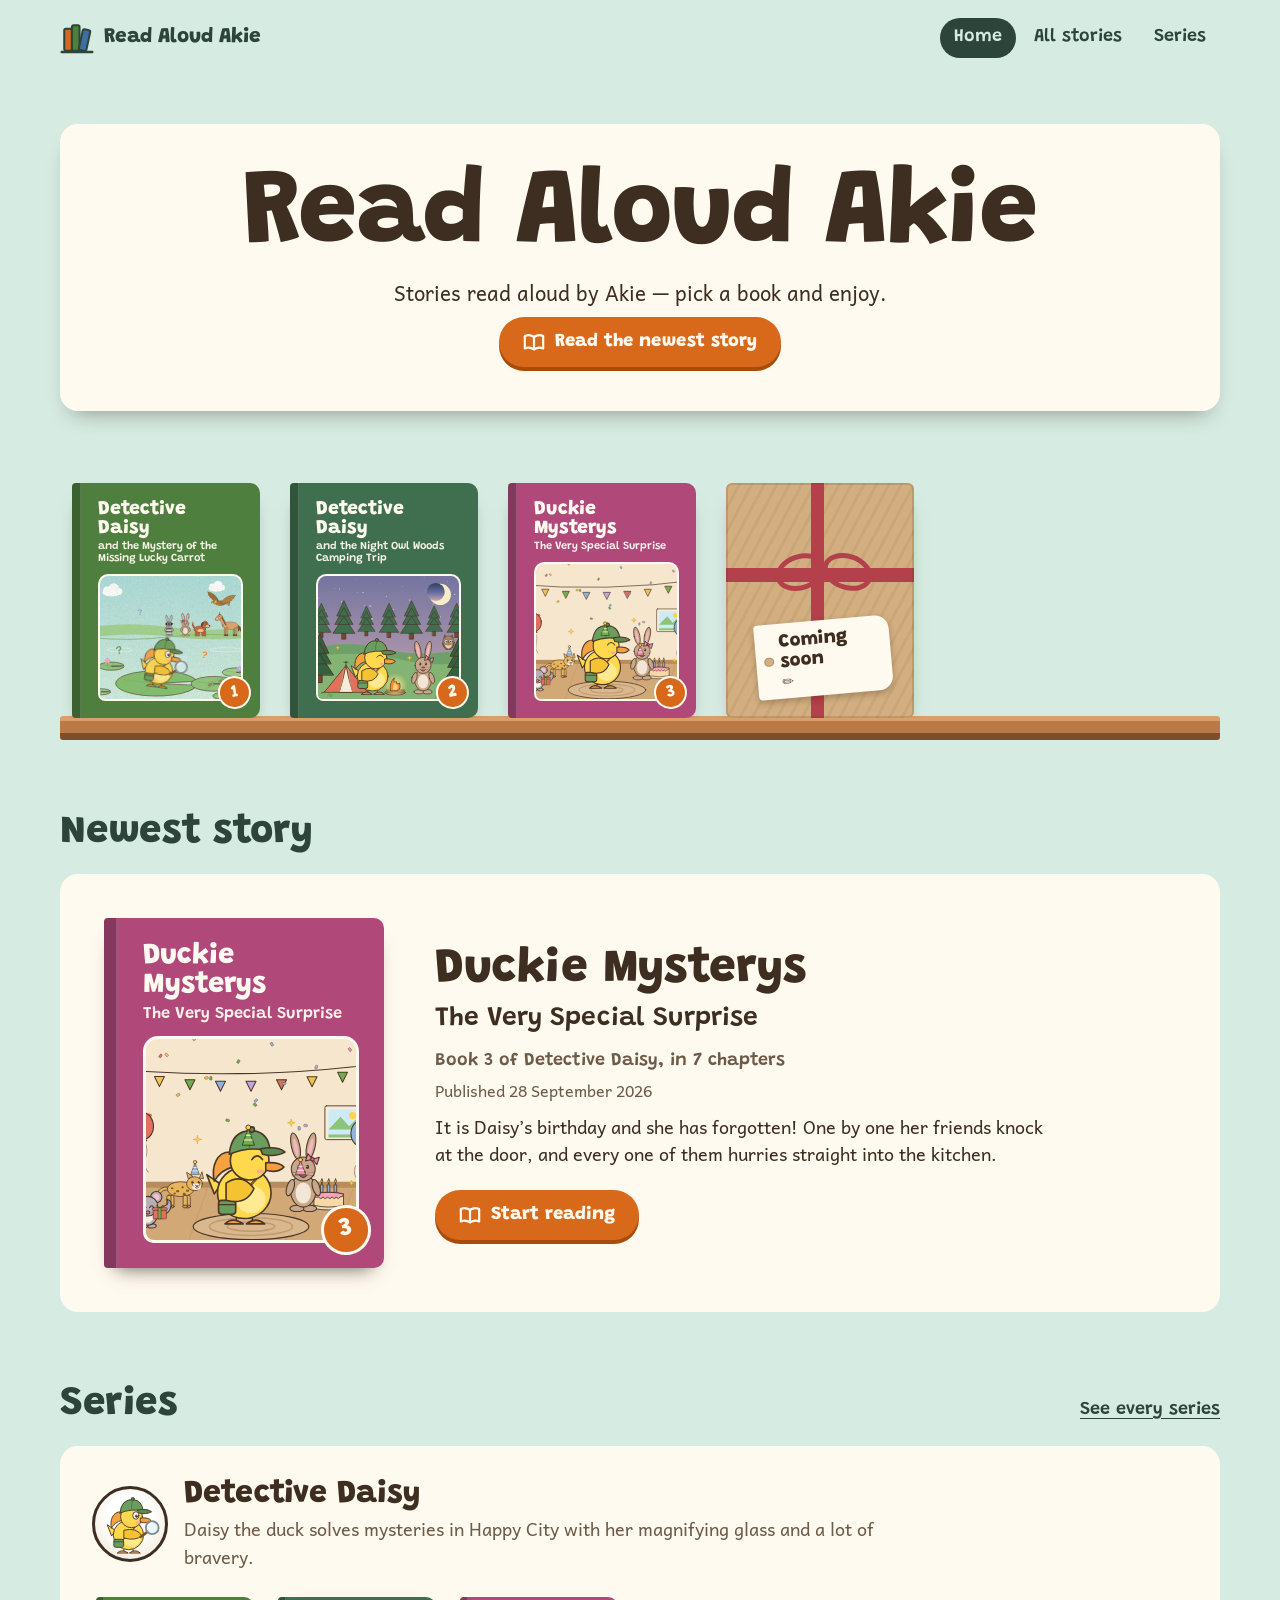
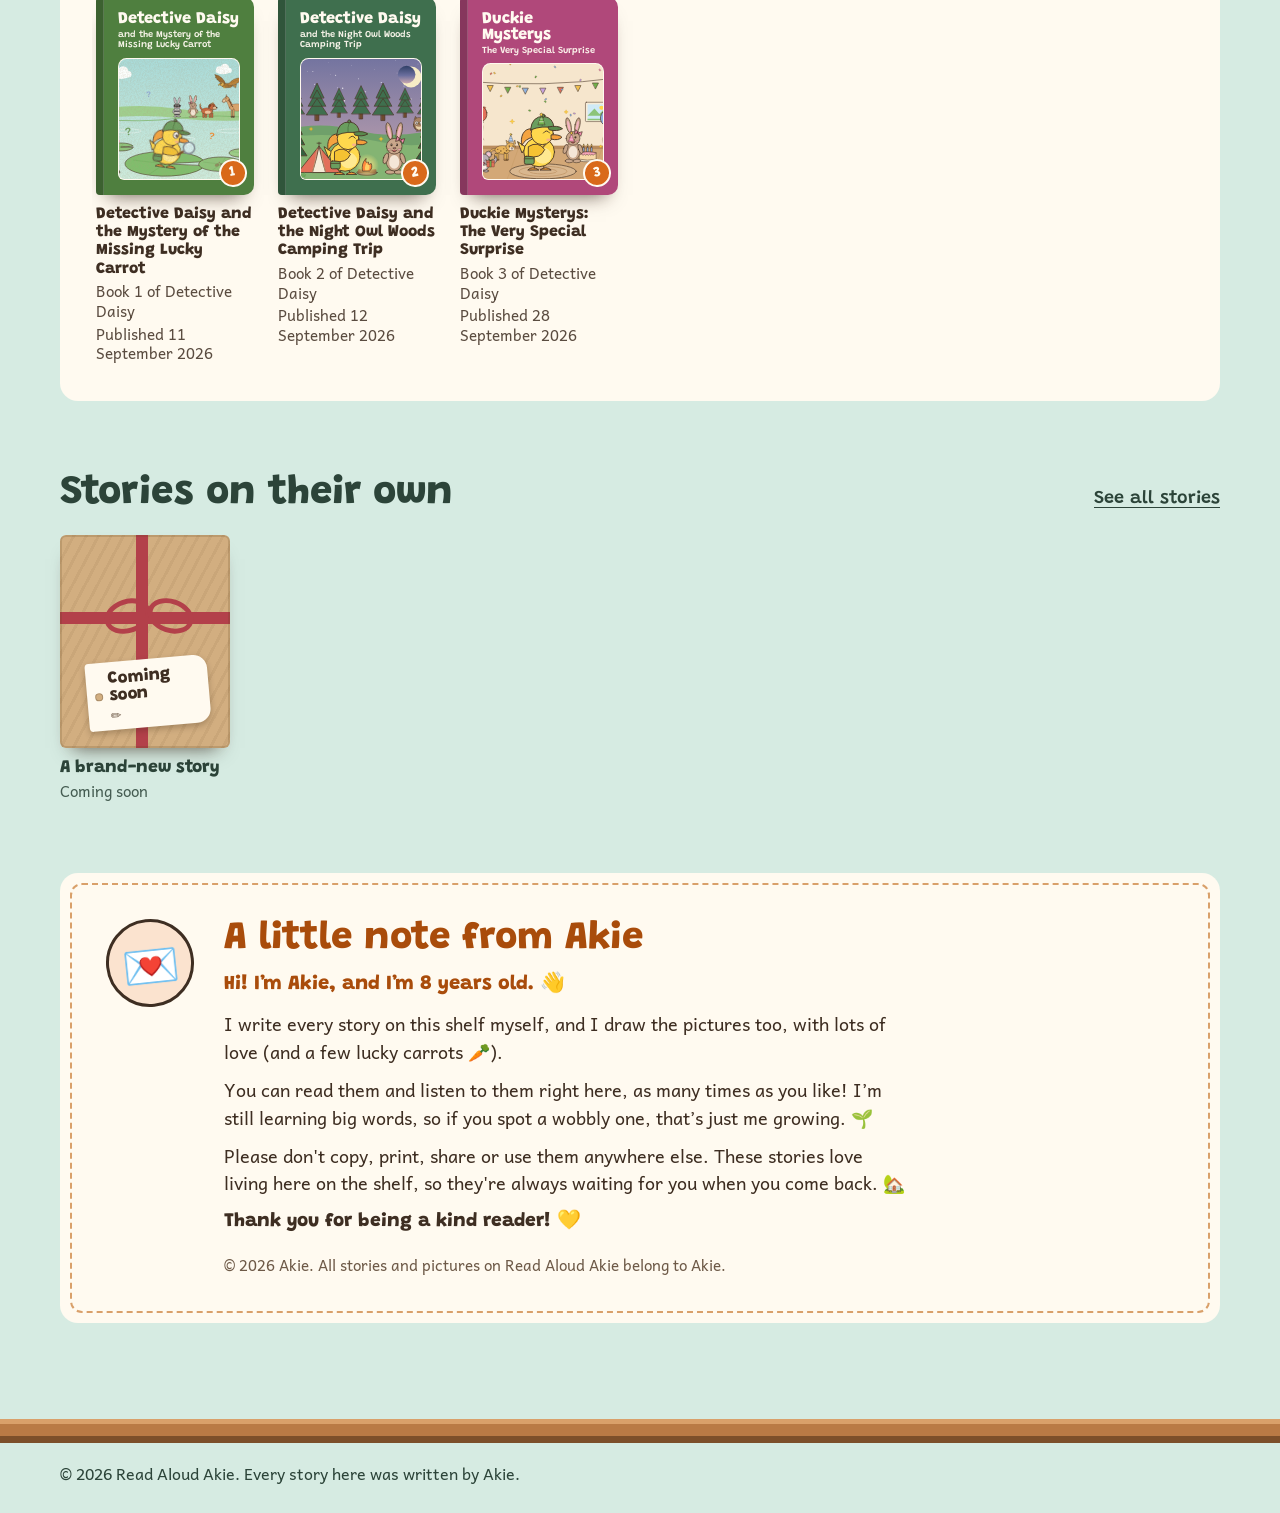
==== commit cae98670: "Add book 3: Duckie Mysterys, The Very Special Surprise (see .genAiDoc/new-book-checklist.md) Akie's " ====
--- a/index.html
+++ b/index.html
@@ -31,7 +31,7 @@
   "name": "Akie"
  }
 }</script>
-<link rel="stylesheet" href="./assets/site.css?v=2026-09-13b">
+<link rel="stylesheet" href="./assets/site.css?v=2026-09-28">
 </head>
 <body data-page="home">
 <header data-site-header></header>
@@ -43,11 +43,12 @@
     <ul>
       <li><a href="./stories/detective-daisy-1/">Detective Daisy and the Mystery of the Missing Lucky Carrot</a></li>
       <li><a href="./stories/detective-daisy-2/">Detective Daisy and the Night Owl Woods Camping Trip</a></li>
+      <li><a href="./stories/detective-daisy-3/">Duckie Mysterys: The Very Special Surprise</a></li>
     </ul>
   </div></section>
 </main>
 <footer data-site-footer></footer>
-<script src="./assets/library.js?v=2026-09-13b"></script>
-<script src="./assets/site.js?v=2026-09-13b"></script>
+<script src="./assets/library.js?v=2026-09-28"></script>
+<script src="./assets/site.js?v=2026-09-28"></script>
 </body>
 </html>
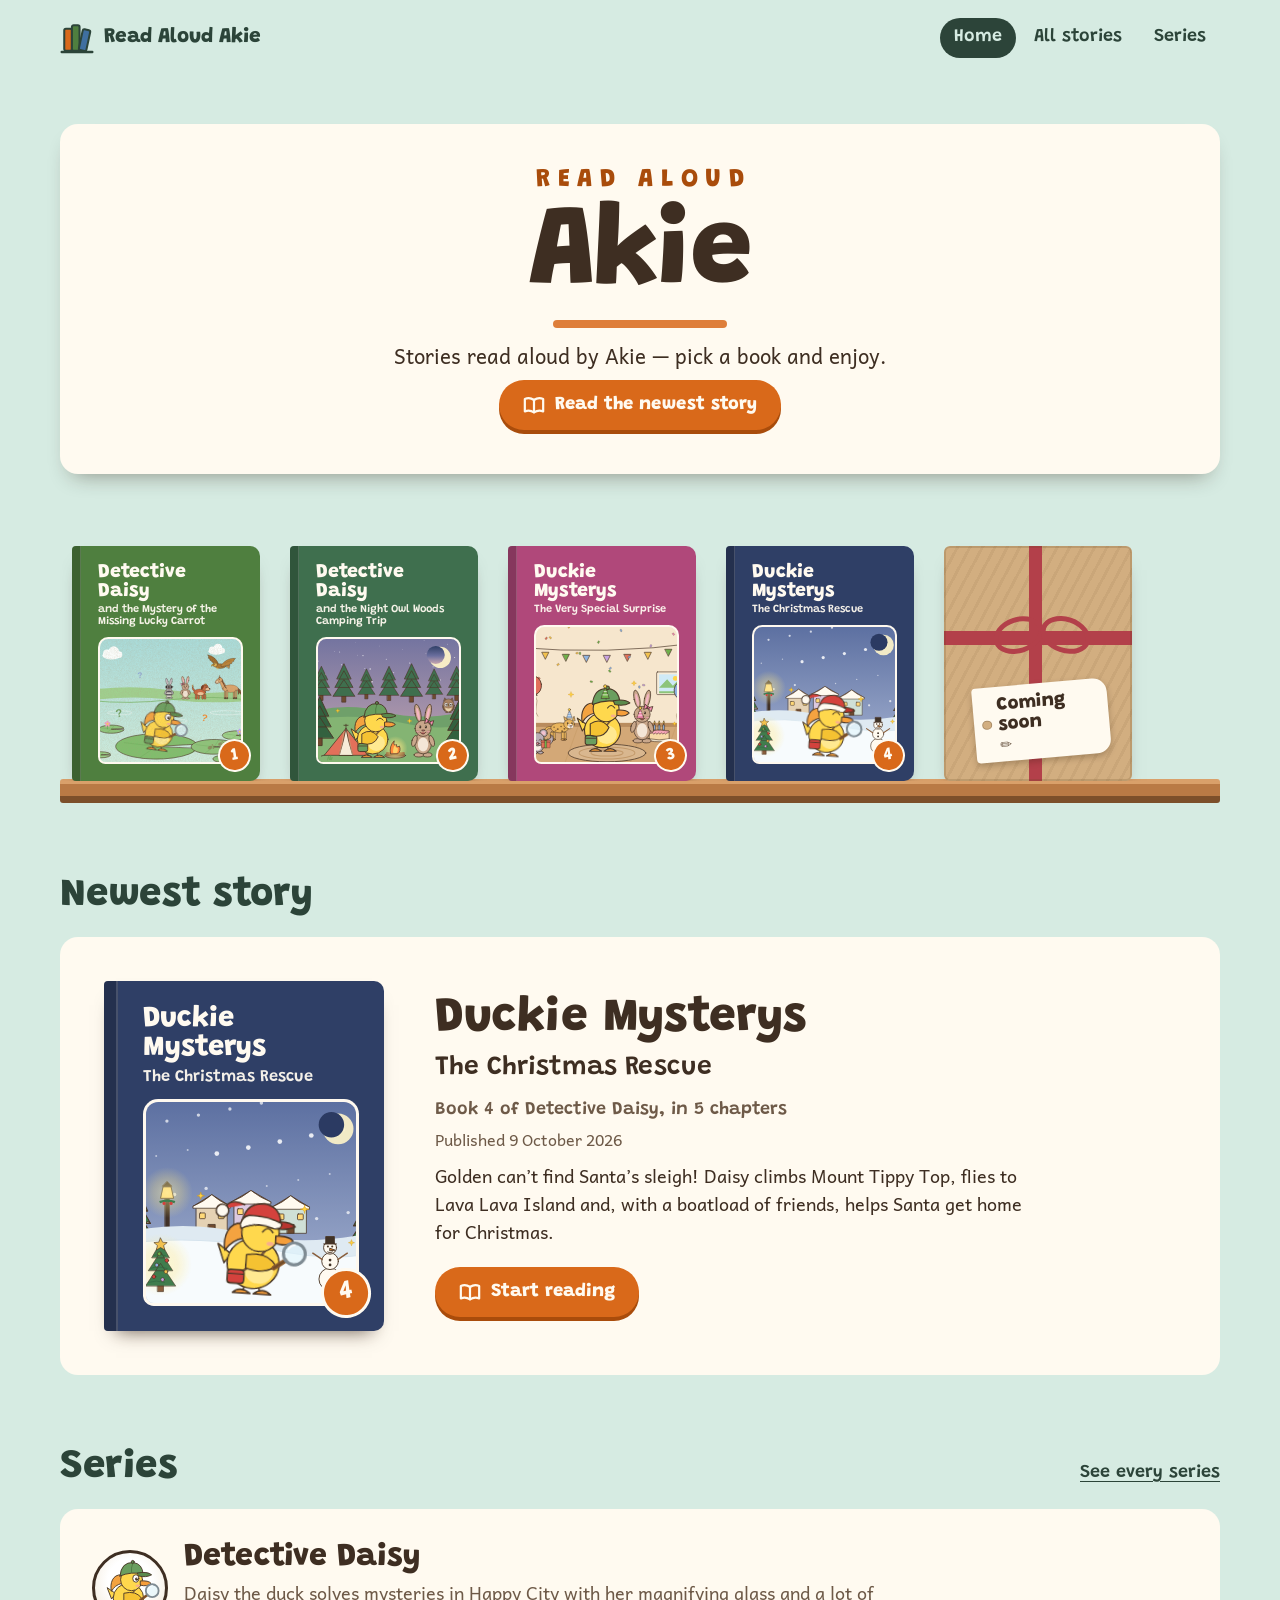
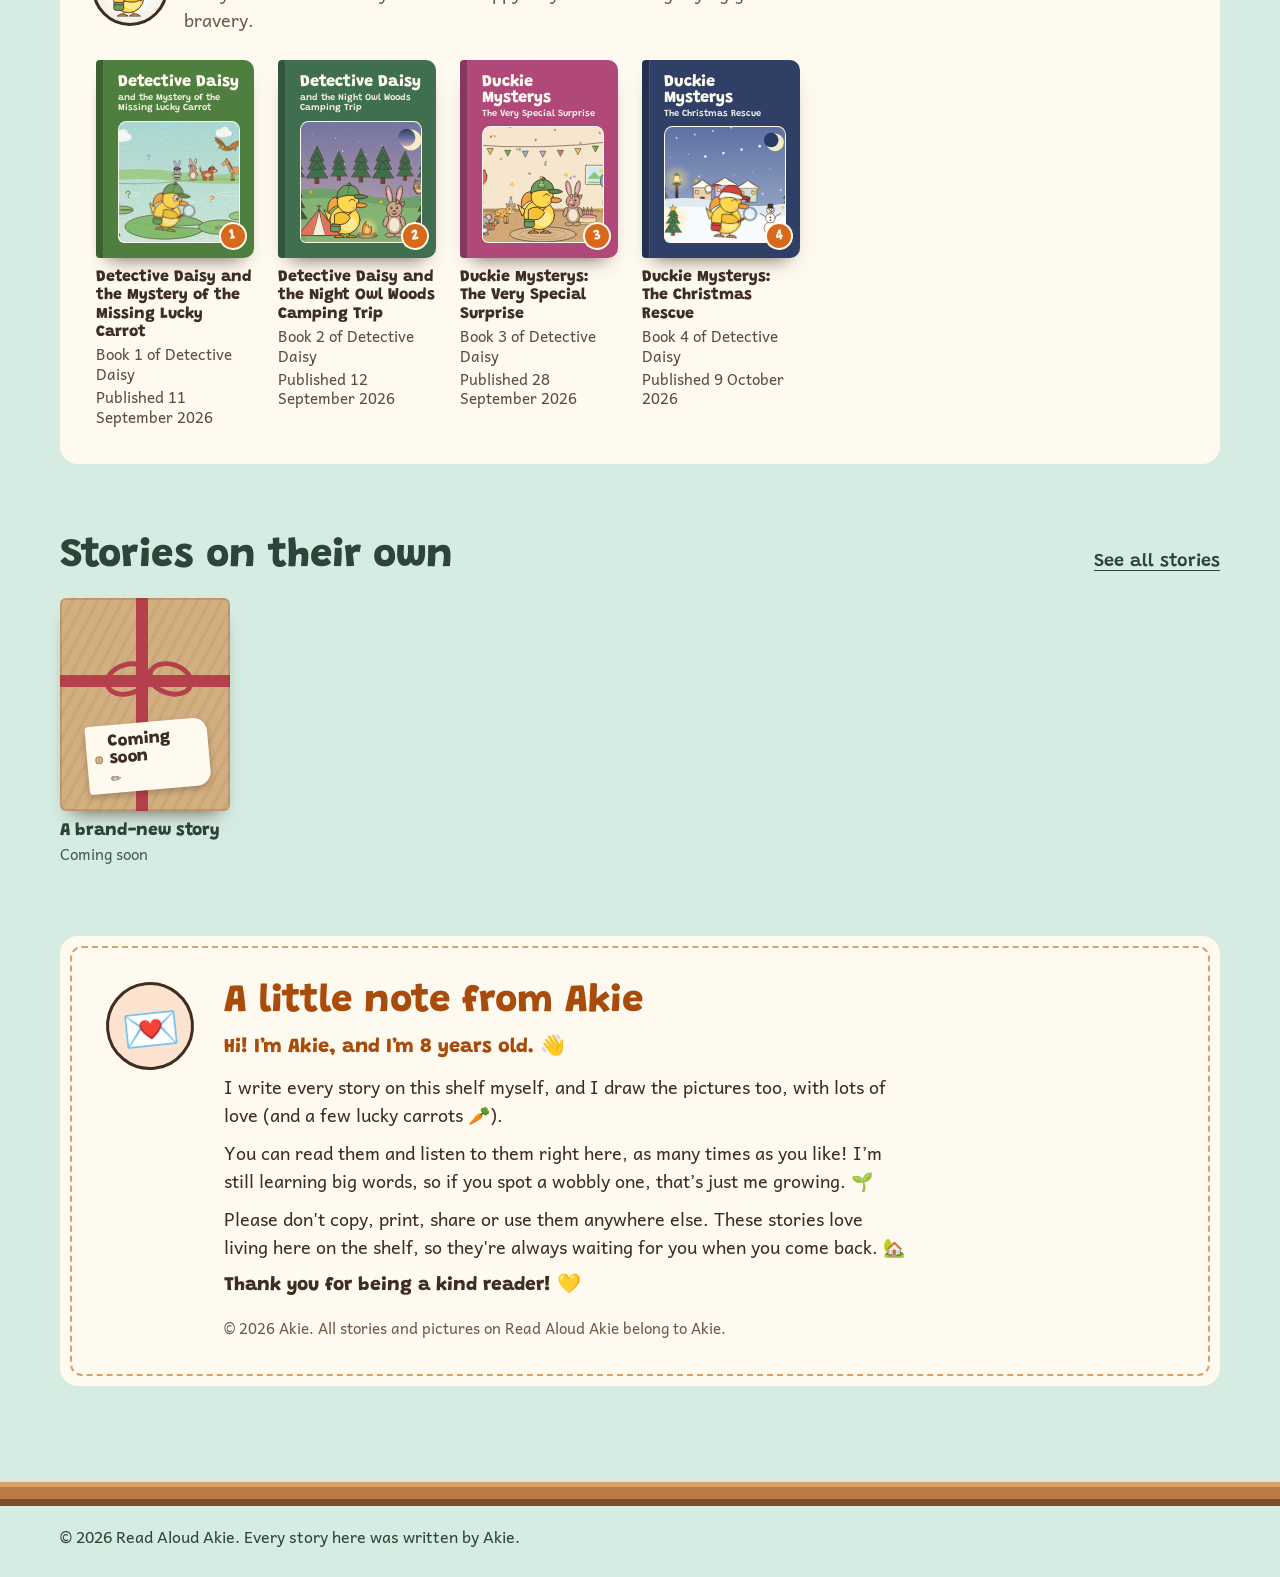
==== commit a53065ae: "Add book 4: Duckie Mysterys, The Christmas Rescue (see .genAiDoc/new-book-checklist.md) Akie's fourt" ====
--- a/index.html
+++ b/index.html
@@ -31,7 +31,7 @@
   "name": "Akie"
  }
 }</script>
-<link rel="stylesheet" href="./assets/site.css?v=2026-09-28">
+<link rel="stylesheet" href="./assets/site.css?v=2026-10-09">
 </head>
 <body data-page="home">
 <header data-site-header></header>
@@ -44,11 +44,12 @@
       <li><a href="./stories/detective-daisy-1/">Detective Daisy and the Mystery of the Missing Lucky Carrot</a></li>
       <li><a href="./stories/detective-daisy-2/">Detective Daisy and the Night Owl Woods Camping Trip</a></li>
       <li><a href="./stories/detective-daisy-3/">Duckie Mysterys: The Very Special Surprise</a></li>
+      <li><a href="./stories/detective-daisy-4/">Duckie Mysterys: The Christmas Rescue</a></li>
     </ul>
   </div></section>
 </main>
 <footer data-site-footer></footer>
-<script src="./assets/library.js?v=2026-09-28"></script>
-<script src="./assets/site.js?v=2026-09-28"></script>
+<script src="./assets/library.js?v=2026-10-09"></script>
+<script src="./assets/site.js?v=2026-10-09"></script>
 </body>
 </html>
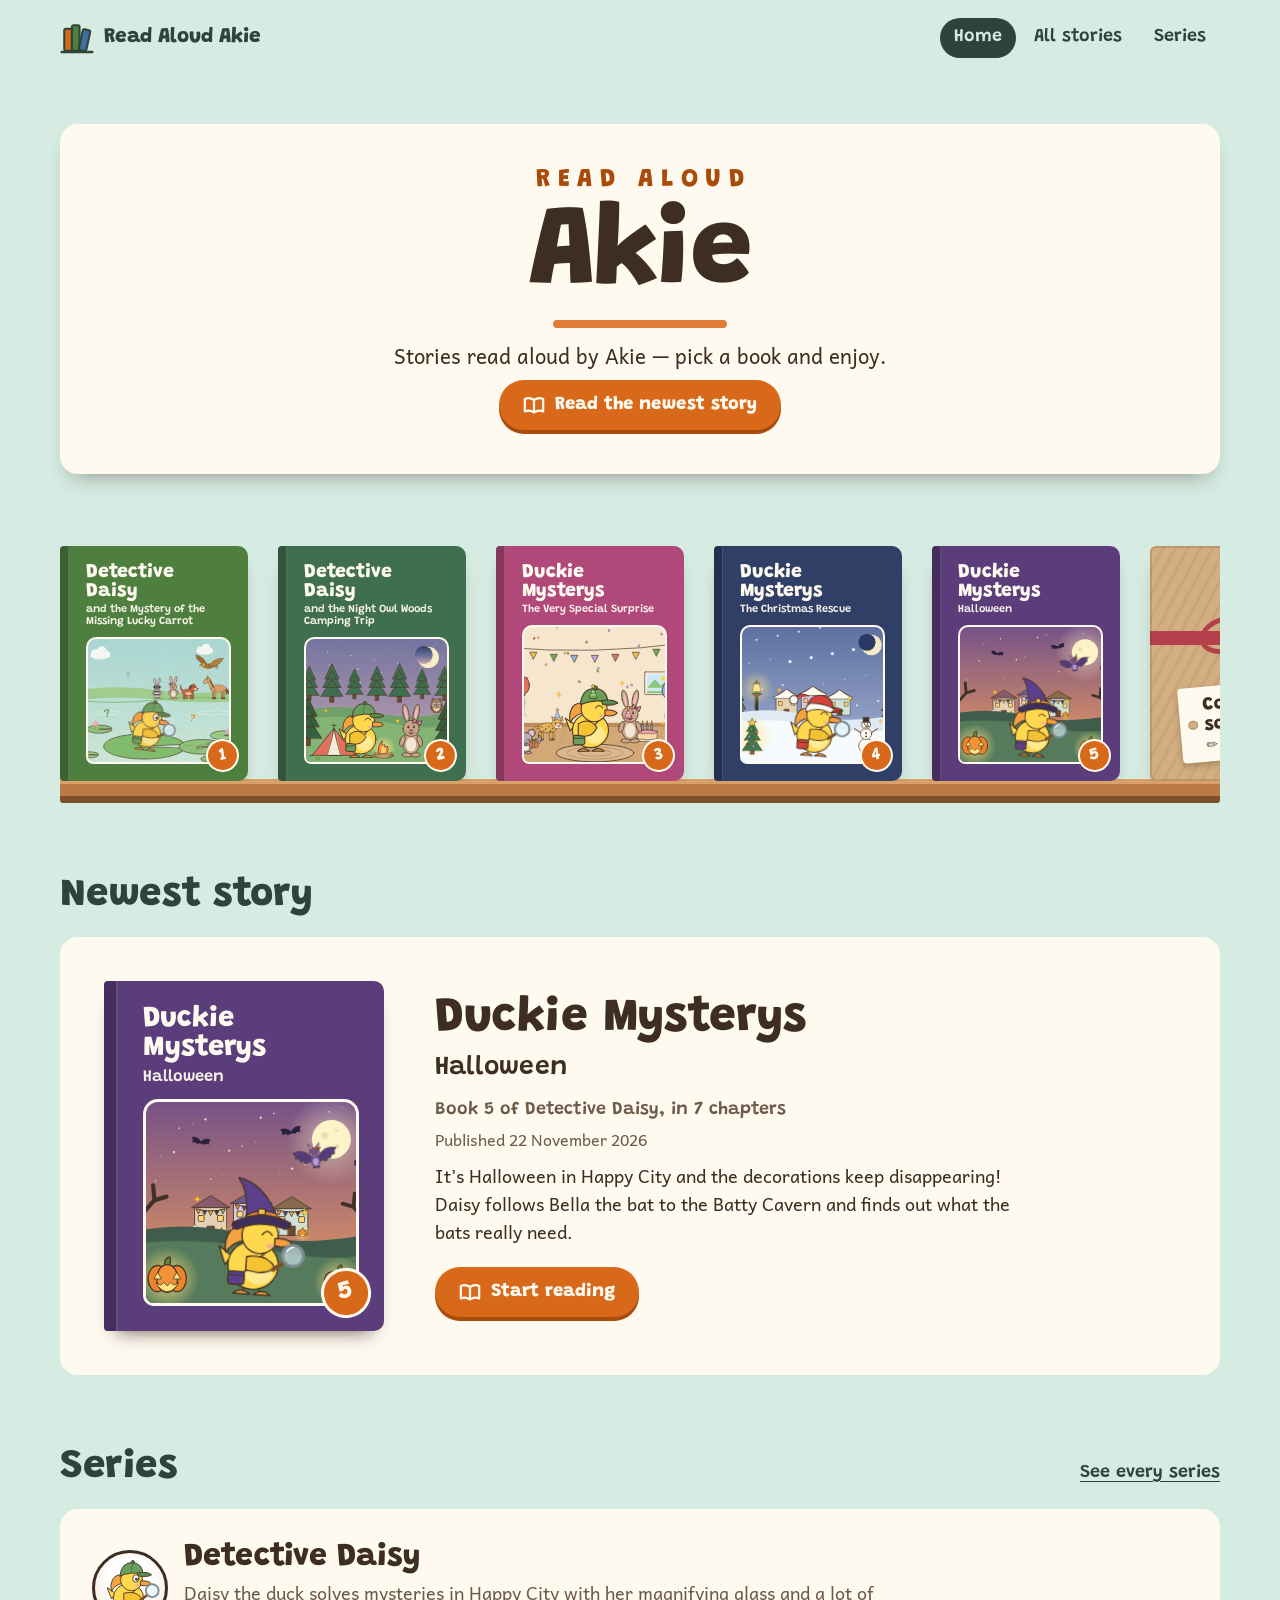
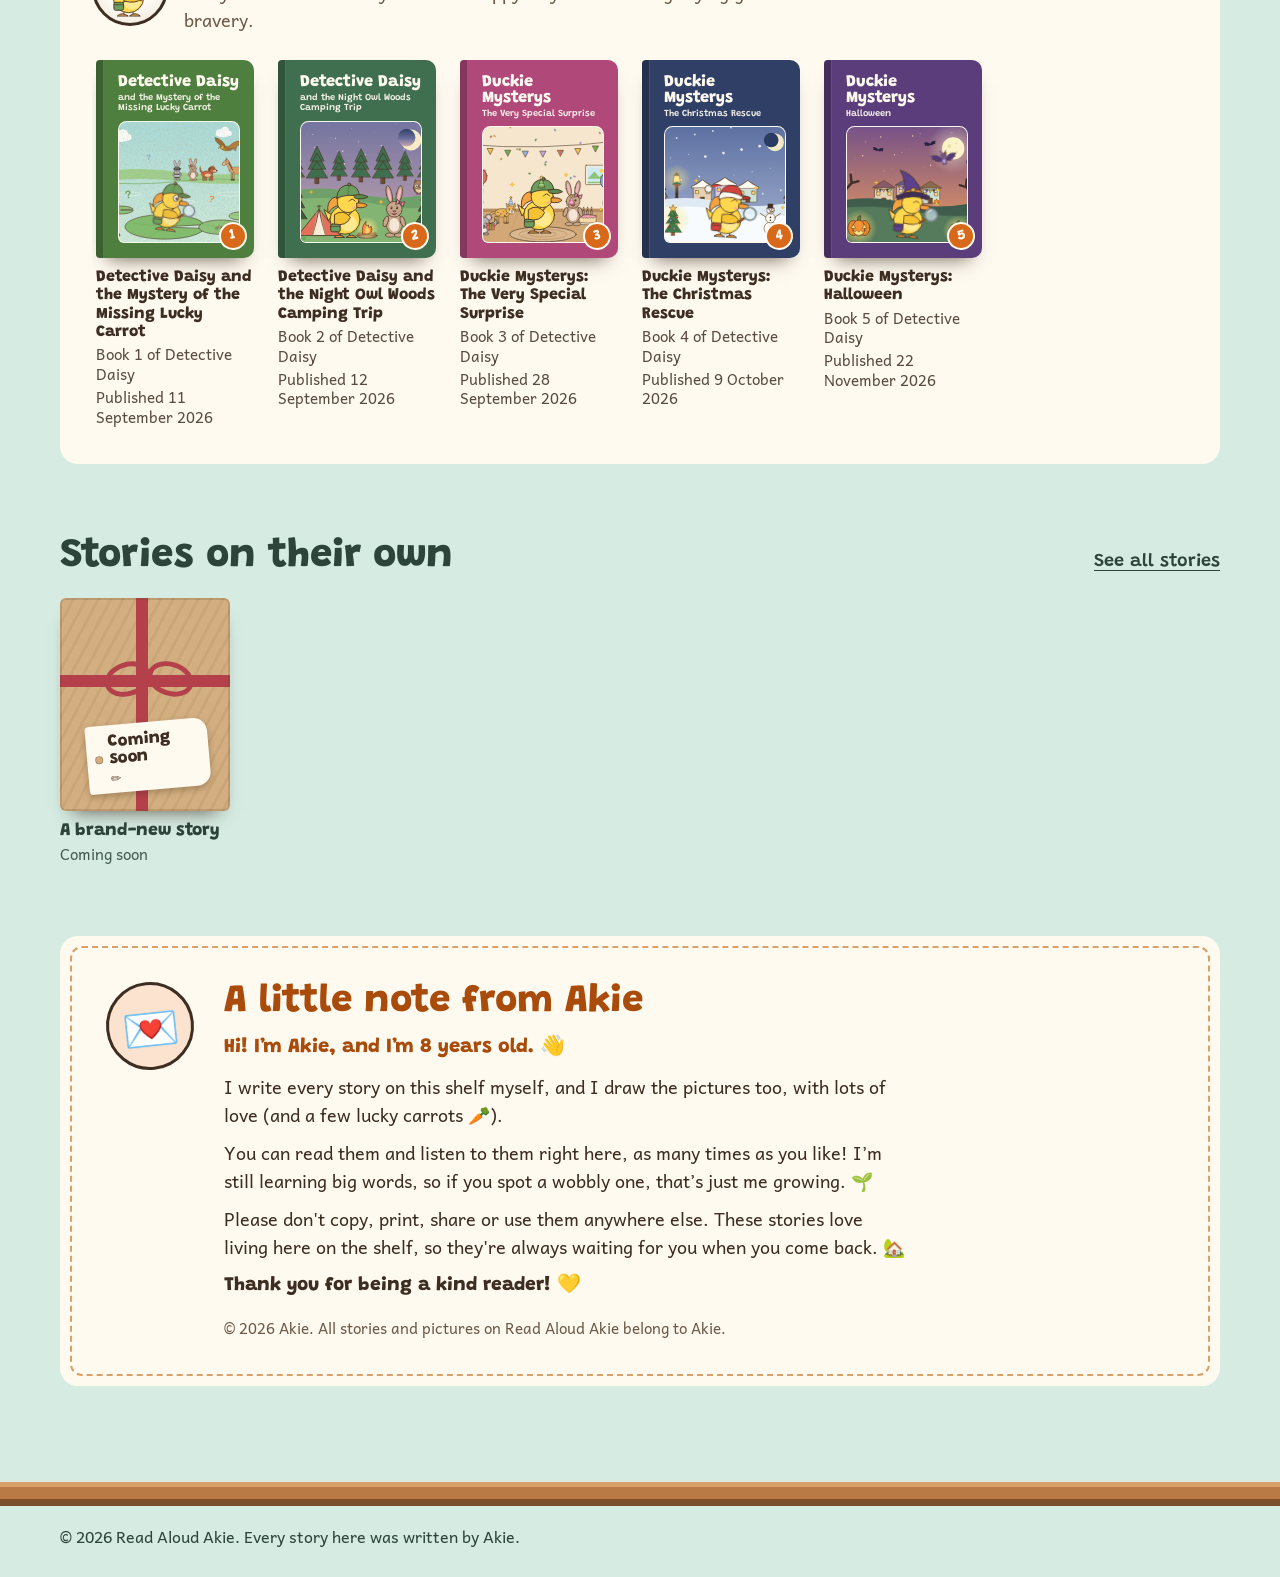
==== commit 0b4393cb: "Add book 5: Duckie Mysterys, Halloween (see .genAiDoc/new-book-checklist.md) Co-Authored-By: Claude " ====
--- a/index.html
+++ b/index.html
@@ -31,7 +31,7 @@
   "name": "Akie"
  }
 }</script>
-<link rel="stylesheet" href="./assets/site.css?v=2026-10-09">
+<link rel="stylesheet" href="./assets/site.css?v=2026-11-22">
 </head>
 <body data-page="home">
 <header data-site-header></header>
@@ -45,11 +45,12 @@
       <li><a href="./stories/detective-daisy-2/">Detective Daisy and the Night Owl Woods Camping Trip</a></li>
       <li><a href="./stories/detective-daisy-3/">Duckie Mysterys: The Very Special Surprise</a></li>
       <li><a href="./stories/detective-daisy-4/">Duckie Mysterys: The Christmas Rescue</a></li>
+      <li><a href="./stories/detective-daisy-5/">Duckie Mysterys: Halloween</a></li>
     </ul>
   </div></section>
 </main>
 <footer data-site-footer></footer>
-<script src="./assets/library.js?v=2026-10-09"></script>
-<script src="./assets/site.js?v=2026-10-09"></script>
+<script src="./assets/library.js?v=2026-11-22"></script>
+<script src="./assets/site.js?v=2026-11-22"></script>
 </body>
 </html>
